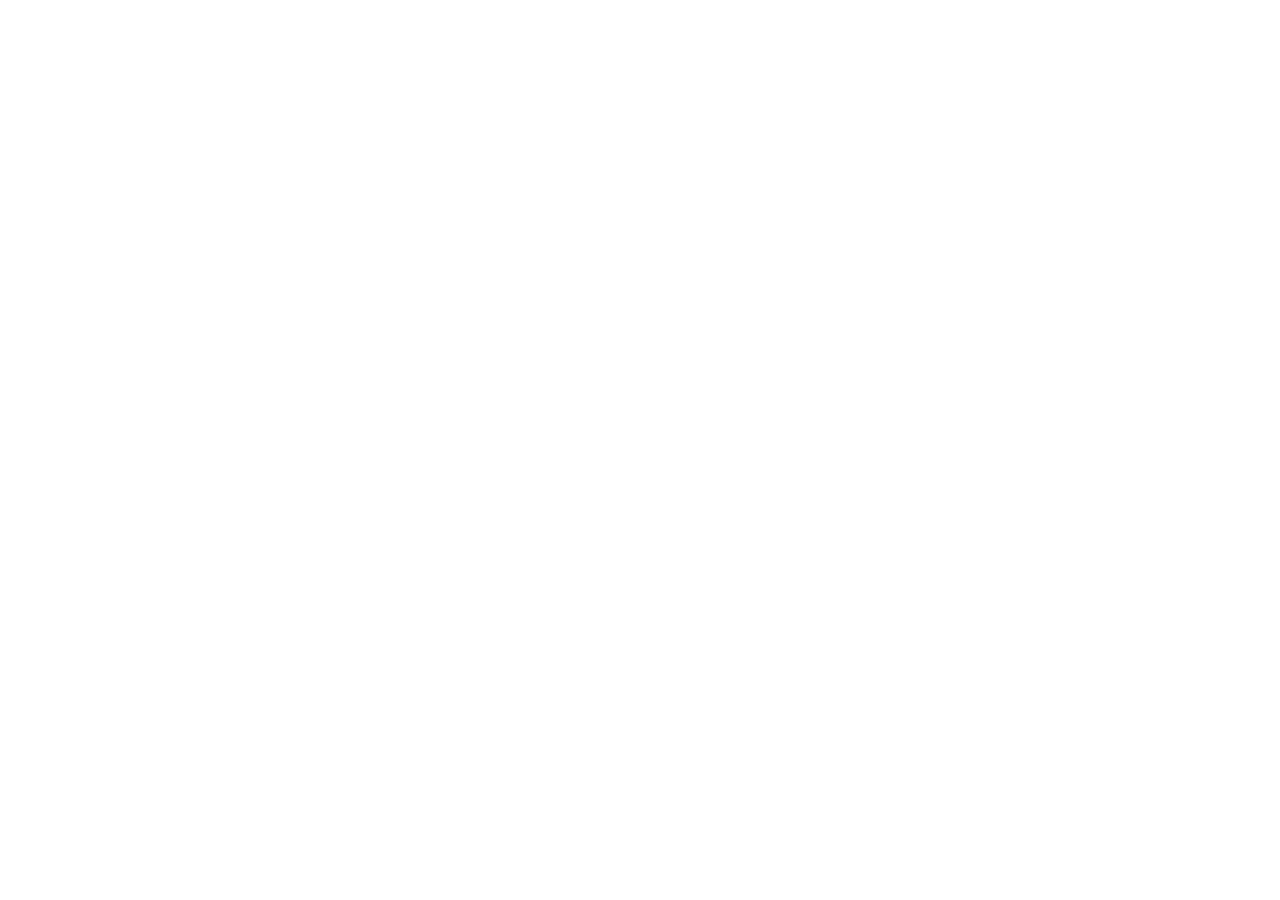
==== public/index.html @ d443c86f "Add local ProcureAI frontend and backend" ====
<!DOCTYPE html>
<html lang="en">
  <head>
    <meta charset="UTF-8" />
    <meta name="viewport" content="width=device-width, initial-scale=1.0, maximum-scale=1" />
    <title>ProcureAI ERP</title>
    <meta name="description" content="ProcureAI ERP — built on Replit. Update this description to reflect the app." />
    <meta name="robots" content="index, follow" />
    <meta property="og:title" content="ProcureAI ERP" />
    <meta property="og:description" content="ProcureAI ERP — built on Replit. Update this description to reflect the app." />
    <meta property="og:type" content="website" />
    <meta name="twitter:card" content="summary_large_image" />
    <meta name="twitter:title" content="ProcureAI ERP" />
    <meta name="twitter:description" content="ProcureAI ERP — built on Replit. Update this description to reflect the app." />
    <link rel="icon" type="image/svg+xml" href="/favicon.svg" />
    <link rel="preconnect" href="https://fonts.googleapis.com">
    <link rel="preconnect" href="https://fonts.gstatic.com" crossorigin>
    <link href="https://fonts.googleapis.com/css2?family=Inter:wght@400;500;600;700&display=swap" rel="stylesheet">
    <script type="module" crossorigin src="/assets/index-BckWxhlv.js"></script>
    <link rel="stylesheet" crossorigin href="/assets/index-BdMGZlAU.css">
  </head>
  <body>
    <div id="root"></div>
  <script src="https://replit-cdn.com/replit-pill/replit-pill.global.js" data-referral-code="pcfir8rixpkq" data-repl-id="62910ac9-5391-4462-9e7c-b9d5ab81daaf"></script></body>
</html>
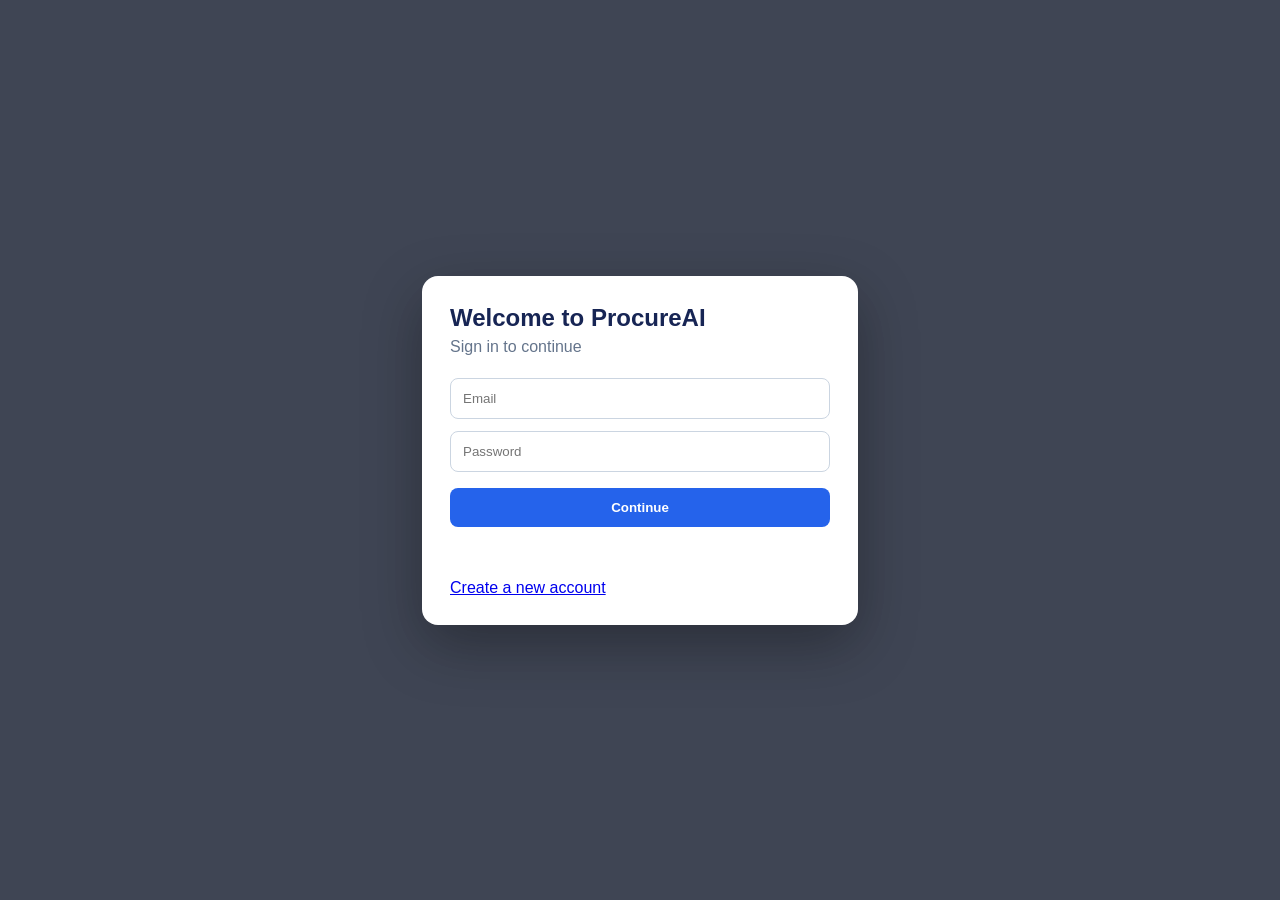
==== commit f2143f9c: "Add text user auth and login register popup" ====
--- a/public/index.html
+++ b/public/index.html
@@ -21,5 +21,18 @@
   </head>
   <body>
     <div id="root"></div>
+  <div id="auth-popup" style="position:fixed;inset:0;background:#0f172acc;display:flex;align-items:center;justify-content:center;z-index:9999;font-family:Inter,Arial">
+    <form id="auth-form" style="background:#fff;padding:28px;border-radius:16px;width:min(92vw,380px);box-shadow:0 20px 60px #0005">
+      <h2 style="margin:0 0 6px;color:#172554">Welcome to ProcureAI</h2><p id="auth-mode" style="color:#64748b;margin-top:0">Sign in to continue</p>
+      <input id="auth-name" placeholder="Full name" style="display:none;width:100%;box-sizing:border-box;padding:12px;margin:6px 0;border:1px solid #cbd5e1;border-radius:8px">
+      <input id="auth-email" type="email" placeholder="Email" required style="width:100%;box-sizing:border-box;padding:12px;margin:6px 0;border:1px solid #cbd5e1;border-radius:8px">
+      <input id="auth-password" type="password" placeholder="Password" required style="width:100%;box-sizing:border-box;padding:12px;margin:6px 0;border:1px solid #cbd5e1;border-radius:8px">
+      <button style="width:100%;padding:12px;margin-top:10px;border:0;border-radius:8px;background:#2563eb;color:#fff;font-weight:600;cursor:pointer">Continue</button>
+      <p id="auth-error" style="color:#dc2626;min-height:20px"></p><a href="#" id="auth-toggle">Create a new account</a>
+    </form>
+  </div>
+  <script>
+  (()=>{const p=document.getElementById('auth-popup'),f=document.getElementById('auth-form'),n=document.getElementById('auth-name'),e=document.getElementById('auth-email'),pw=document.getElementById('auth-password'),err=document.getElementById('auth-error'),t=document.getElementById('auth-toggle'),m=document.getElementById('auth-mode');let reg=false;t.onclick=x=>{x.preventDefault();reg=!reg;n.style.display=reg?'block':'none';m.textContent=reg?'Create your account':'Sign in to continue';t.textContent=reg?'Already have an account?':'Create a new account'};f.onsubmit=async x=>{x.preventDefault();err.textContent='';try{const r=await fetch('/api/auth/'+(reg?'register':'login'),{method:'POST',headers:{'Content-Type':'application/json'},body:JSON.stringify({name:n.value,email:e.value,password:pw.value})}),d=await r.json();if(!r.ok)throw Error(d.error||'Request failed');if(reg){reg=false;t.click();err.style.color='#16a34a';err.textContent='Registered. You can now sign in.'}else{localStorage.setItem('procureai_token',d.token);p.remove()}}catch(z){err.style.color='#dc2626';err.textContent=z.message}}})();
+  </script>
   <script src="https://replit-cdn.com/replit-pill/replit-pill.global.js" data-referral-code="pcfir8rixpkq" data-repl-id="62910ac9-5391-4462-9e7c-b9d5ab81daaf"></script></body>
 </html>
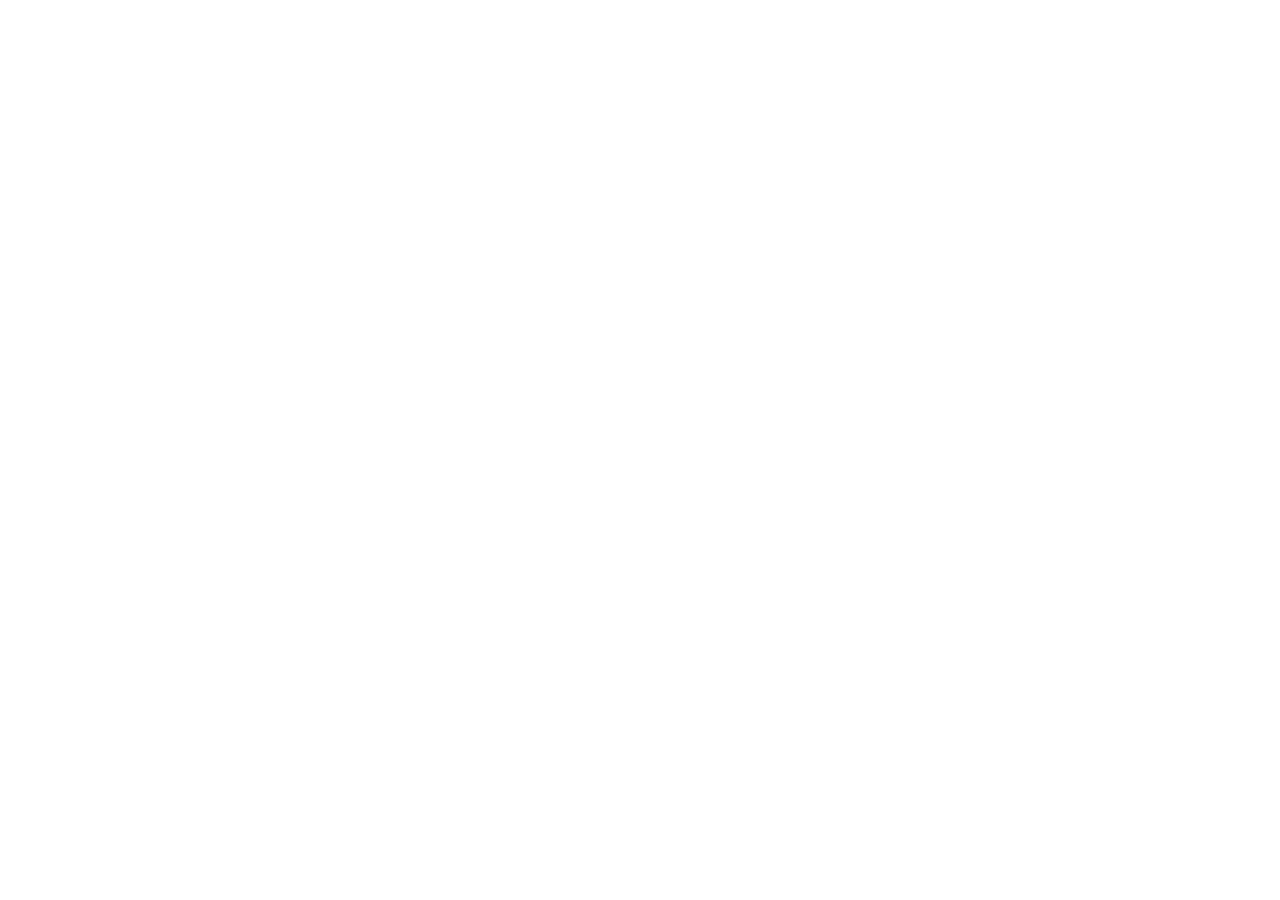
==== commit 5380d17b: "Open auth popup from landing page sign in" ====
--- a/public/index.html
+++ b/public/index.html
@@ -21,7 +21,7 @@
   </head>
   <body>
     <div id="root"></div>
-  <div id="auth-popup" style="position:fixed;inset:0;background:#0f172acc;display:flex;align-items:center;justify-content:center;z-index:9999;font-family:Inter,Arial">
+  <div id="auth-popup" style="position:fixed;inset:0;background:#0f172acc;display:none;align-items:center;justify-content:center;z-index:9999;font-family:Inter,Arial">
     <form id="auth-form" style="background:#fff;padding:28px;border-radius:16px;width:min(92vw,380px);box-shadow:0 20px 60px #0005">
       <h2 style="margin:0 0 6px;color:#172554">Welcome to ProcureAI</h2><p id="auth-mode" style="color:#64748b;margin-top:0">Sign in to continue</p>
       <input id="auth-name" placeholder="Full name" style="display:none;width:100%;box-sizing:border-box;padding:12px;margin:6px 0;border:1px solid #cbd5e1;border-radius:8px">
@@ -32,7 +32,7 @@
     </form>
   </div>
   <script>
-  (()=>{const p=document.getElementById('auth-popup'),f=document.getElementById('auth-form'),n=document.getElementById('auth-name'),e=document.getElementById('auth-email'),pw=document.getElementById('auth-password'),err=document.getElementById('auth-error'),t=document.getElementById('auth-toggle'),m=document.getElementById('auth-mode');let reg=false;t.onclick=x=>{x.preventDefault();reg=!reg;n.style.display=reg?'block':'none';m.textContent=reg?'Create your account':'Sign in to continue';t.textContent=reg?'Already have an account?':'Create a new account'};f.onsubmit=async x=>{x.preventDefault();err.textContent='';try{const r=await fetch('/api/auth/'+(reg?'register':'login'),{method:'POST',headers:{'Content-Type':'application/json'},body:JSON.stringify({name:n.value,email:e.value,password:pw.value})}),d=await r.json();if(!r.ok)throw Error(d.error||'Request failed');if(reg){reg=false;t.click();err.style.color='#16a34a';err.textContent='Registered. You can now sign in.'}else{localStorage.setItem('procureai_token',d.token);p.remove()}}catch(z){err.style.color='#dc2626';err.textContent=z.message}}})();
+  (()=>{const p=document.getElementById('auth-popup'),f=document.getElementById('auth-form'),n=document.getElementById('auth-name'),e=document.getElementById('auth-email'),pw=document.getElementById('auth-password'),err=document.getElementById('auth-error'),t=document.getElementById('auth-toggle'),m=document.getElementById('auth-mode');let reg=false;const open=()=>{p.style.display='flex';e.focus()};document.addEventListener('click',x=>{const b=x.target.closest('button,a');if(b&&/sign\s*in|log\s*in/i.test(b.textContent)){x.preventDefault();open()}});p.addEventListener('click',x=>{if(x.target===p)p.style.display='none'});t.onclick=x=>{x.preventDefault();reg=!reg;n.style.display=reg?'block':'none';m.textContent=reg?'Create your account':'Sign in to continue';t.textContent=reg?'Already have an account?':'Create a new account';err.textContent=''};f.onsubmit=async x=>{x.preventDefault();err.textContent='';try{const r=await fetch('/api/auth/'+(reg?'register':'login'),{method:'POST',headers:{'Content-Type':'application/json'},body:JSON.stringify({name:n.value,email:e.value,password:pw.value})}),d=await r.json();if(!r.ok)throw Error(d.error||'Request failed');if(reg){reg=false;t.click();err.style.color='#16a34a';err.textContent='Registered. You can now sign in.'}else{localStorage.setItem('procureai_token',d.token);p.style.display='none';window.location.reload()}}catch(z){err.style.color='#dc2626';err.textContent=z.message}}})();
   </script>
   <script src="https://replit-cdn.com/replit-pill/replit-pill.global.js" data-referral-code="pcfir8rixpkq" data-repl-id="62910ac9-5391-4462-9e7c-b9d5ab81daaf"></script></body>
 </html>
